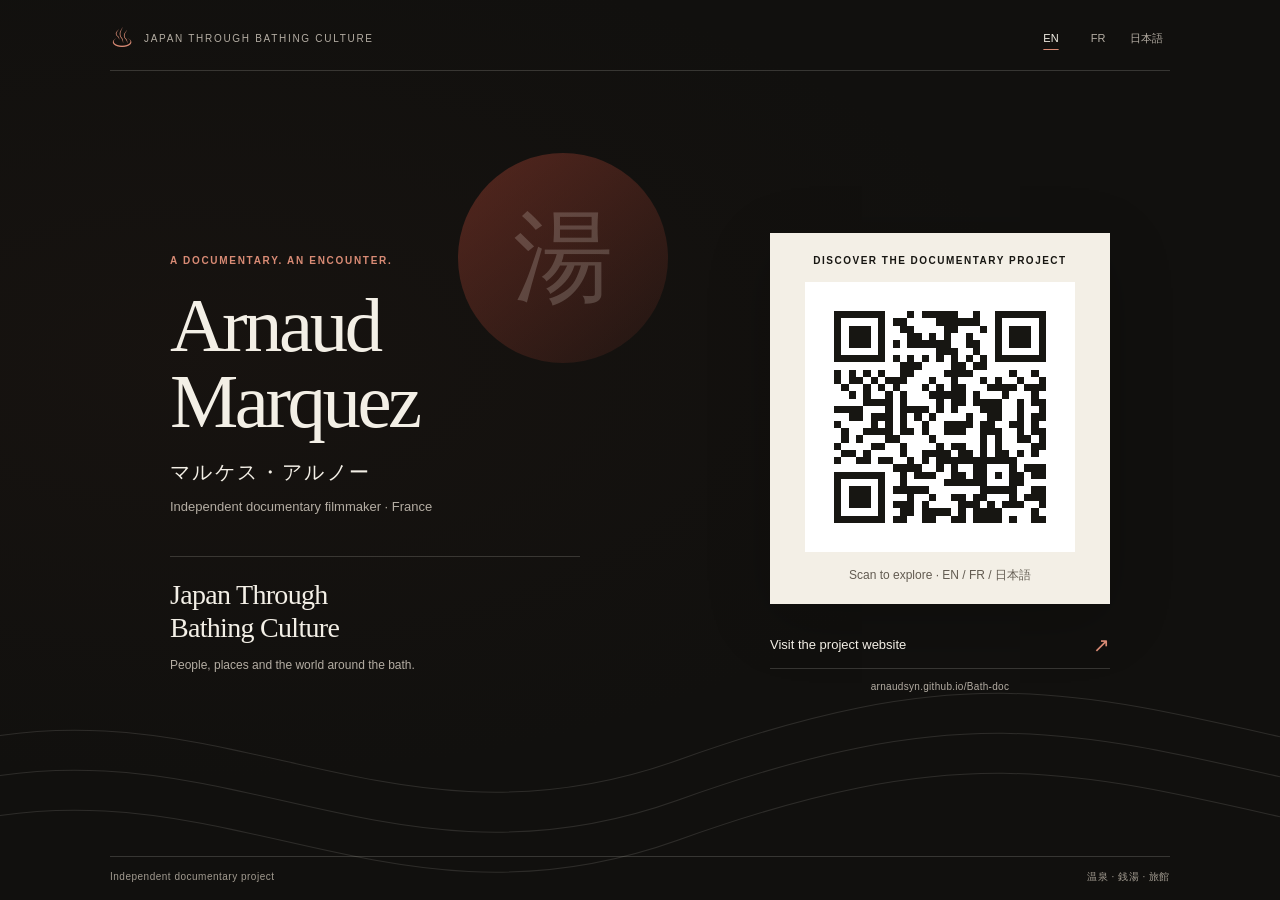
==== card.html @ 797dce7b "Add responsive bilingual-name documentary business card" ====
<!doctype html>
<html lang="en">
<head>
  <meta charset="utf-8">
  <meta name="viewport" content="width=device-width, initial-scale=1, viewport-fit=cover">
  <meta name="theme-color" content="#11100e">
  <meta name="robots" content="noindex, nofollow, noarchive, nosnippet, noimageindex">
  <meta name="description" content="Arnaud Marquez · Japan Through Bathing Culture · Independent documentary project">
  <title>Arnaud Marquez · Japan Through Bathing Culture</title>
  <style>
    :root{color-scheme:dark;--paper:#f3efe6;--muted:#b4ada3;--accent:#d98b75;--line:rgba(243,239,230,.17);--serif:Georgia,"Times New Roman","Yu Mincho","Hiragino Mincho ProN",serif;--sans:-apple-system,BlinkMacSystemFont,"Segoe UI","Hiragino Sans","Yu Gothic",sans-serif}
    *{box-sizing:border-box}body{margin:0;background:#11100e;color:var(--paper);font-family:var(--sans);-webkit-text-size-adjust:100%;line-height:1.5}button,a{-webkit-tap-highlight-color:transparent;touch-action:manipulation}a{color:inherit}button{font:inherit}:focus-visible{outline:3px solid var(--accent);outline-offset:5px}
    .page{position:relative;isolation:isolate;min-height:100svh;display:flex;flex-direction:column;padding:max(16px,env(safe-area-inset-top)) max(24px,env(safe-area-inset-right)) max(16px,env(safe-area-inset-bottom)) max(24px,env(safe-area-inset-left));overflow:hidden;background:radial-gradient(ellipse at 15% 40%,#291b153d,transparent 55%)}
    .topbar{display:flex;justify-content:space-between;align-items:center;gap:20px;width:min(1060px,100%);margin:0 auto;border-bottom:1px solid var(--line);padding-bottom:10px}.brand{text-decoration:none;display:flex;align-items:center;gap:10px;min-height:44px}.brand-mark{color:var(--accent);font-size:27px;line-height:1}.brand-label{font-size:10px;letter-spacing:.17em;text-transform:uppercase;color:var(--muted)}.languages{display:flex;gap:3px}.languages button{min-width:44px;min-height:44px;border:0;background:none;color:var(--muted);font-size:11px;padding:0 7px;cursor:pointer}.languages button[aria-pressed=true]{color:var(--paper);text-decoration:underline;text-decoration-color:var(--accent);text-underline-offset:7px}
    main{width:min(940px,100%);margin:auto;display:grid;grid-template-columns:minmax(0,1fr) 340px;align-items:center;gap:clamp(40px,8vw,110px);padding:52px 0}.identity{position:relative}.motif{position:absolute;width:210px;height:210px;right:0;top:-100px;z-index:-1;pointer-events:none;display:grid;place-items:center;border-radius:50%;background:linear-gradient(140deg,#9a3e2f7a,#6e2d2326);color:#f3efe632;font-family:var(--serif);font-size:100px}.eyebrow{margin:0 0 20px;color:var(--accent);font-size:10px;font-weight:650;letter-spacing:.17em;text-transform:uppercase}h1{font-family:var(--serif);font-size:clamp(52px,6vw,80px);font-weight:400;line-height:.98;letter-spacing:-.045em;margin:0}h1 span{display:block}.japanese-name{font-family:"Yu Mincho","Hiragino Mincho ProN",serif;font-size:20px;letter-spacing:.12em;margin:18px 0 0}.role{color:var(--muted);font-size:13px;margin:10px 0 0}.project{margin-top:40px;padding-top:22px;border-top:1px solid var(--line);max-width:410px}.project-title{font-family:var(--serif);font-size:28px;font-weight:400;line-height:1.15;letter-spacing:-.025em;margin:0}.project-note{font-size:12px;color:var(--muted);margin:12px 0 0}
    .scan-panel{margin:0;text-align:center}.qr-frame{background:var(--paper);padding:20px;color:#171612;box-shadow:0 16px 60px #0003}.qr-heading{font-size:10px;font-weight:650;letter-spacing:.15em;text-transform:uppercase;margin:0 0 14px}.qr-link{display:block;width:100%;max-width:270px;margin:auto;background:#fff;line-height:0}.qr-link svg{display:block;width:100%;height:auto;aspect-ratio:1;shape-rendering:crispEdges}.scan-note{margin:14px 0 0;font-size:12px;color:#625b51}.visit{display:flex;align-items:center;justify-content:space-between;gap:18px;min-height:48px;border-bottom:1px solid var(--line);margin-top:17px;text-decoration:none;font-size:13px}.visit:hover{color:var(--accent)}.visit .arrow{font-size:20px;color:var(--accent)}.address{font-size:10px;color:var(--muted);margin:10px 0 0;letter-spacing:.03em}
    footer{display:flex;justify-content:space-between;gap:20px;width:min(1060px,100%);margin:0 auto;color:#a29b90;font-size:10px;letter-spacing:.05em;padding-top:12px;border-top:1px solid var(--line)}footer p{margin:0}.waves{position:absolute;bottom:0;left:0;width:100%;height:210px;z-index:-1;pointer-events:none;opacity:.12;fill:none;stroke:var(--paper);stroke-width:1}
    html[lang=ja] .project-title{font-family:var(--serif);font-size:27px;line-height:1.45;letter-spacing:0}
    @media(max-width:700px){.page{padding-left:max(22px,env(safe-area-inset-left));padding-right:max(22px,env(safe-area-inset-right))}.brand-label{display:none}main{width:min(360px,100%);grid-template-columns:1fr;gap:26px;padding:26px 0}.eyebrow{margin-bottom:12px;font-size:9px}h1{font-size:clamp(43px,12.5vw,56px)}h1 span{display:inline}h1 span+span:before{content:' '}.japanese-name{font-size:17px;margin-top:10px}.role{font-size:12px;margin-top:6px}.motif{width:110px;height:110px;top:-3px;right:-18px;font-size:60px}.project{margin-top:22px;padding-top:16px;max-width:none}.project-title{font-size:26px;max-width:300px}.project-note{margin-top:8px;font-size:11px}.scan-panel{width:min(280px,100%);justify-self:center}.qr-frame{padding:14px}.qr-link{max-width:230px}.qr-heading{margin-bottom:10px;font-size:9px}.scan-note{margin-top:10px;font-size:11px}.visit{margin-top:10px}.address{margin-top:6px;font-size:9px}footer{font-size:9px}.waves{height:180px}html[lang=ja] .project-title{font-size:23px}}
    @media(max-width:360px){.page{padding-left:18px;padding-right:18px}main{padding:20px 0;gap:22px}.scan-panel{width:252px}.project-title{font-size:24px}h1{font-size:42px}.japanese-name{font-size:16px}}
    @media(max-height:740px) and (max-width:700px){main{padding:18px 0;gap:18px}.project{margin-top:16px;padding-top:12px}.scan-panel{width:240px}.qr-link{max-width:190px}.project-note{margin-top:6px}.eyebrow{margin-bottom:8px}h1{font-size:44px}}
    @media(min-width:701px) and (max-height:650px){main{padding:32px 0}.motif{top:-30px}}
    @media(prefers-reduced-motion:no-preference){.identity,.scan-panel{animation:arrive .6s both}.scan-panel{animation-delay:.08s}@keyframes arrive{from{opacity:0;transform:translateY(8px)}to{opacity:1;transform:none}}}
    @media print{:root{color-scheme:light}.page{background:#fff;color:#171612;min-height:auto}main{padding:30px 0}.motif,.waves,.languages,footer{display:none}.role,.project-note,.address{color:#625b51}.project,.topbar,.visit{border-color:#aaa}.qr-frame{box-shadow:none;border:1px solid #ddd}.brand-label{color:#625b51}}
  </style>
</head>
<body>
<div class="page">
  <header class="topbar">
    <a class="brand" href="https://arnaudsyn.github.io/Bath-doc/" aria-label="Japan Through Bathing Culture"><span class="brand-mark" aria-hidden="true">♨</span><span class="brand-label">Japan Through Bathing Culture</span></a>
    <nav class="languages" aria-label="Language"><button type="button" data-lang="en" aria-pressed="true" lang="en">EN</button><button type="button" data-lang="fr" aria-pressed="false" lang="fr">FR</button><button type="button" data-lang="ja" aria-pressed="false" lang="ja">日本語</button></nav>
  </header>
  <main>
    <section class="identity" aria-labelledby="name">
      <div class="motif" aria-hidden="true">湯</div>
      <p class="eyebrow" data-copy="eyebrow">A documentary. An encounter.</p>
      <h1 id="name" lang="fr"><span>Arnaud</span> <span>Marquez</span></h1>
      <p class="japanese-name" lang="ja">マルケス・アルノー</p>
      <p class="role" data-copy="role">Independent documentary filmmaker · France</p>
      <div class="project"><h2 class="project-title" data-copy="title">Japan Through<br>Bathing Culture</h2><p class="project-note" data-copy="note">People, places and the world around the bath.</p></div>
    </section>
    <figure class="scan-panel">
      <div class="qr-frame">
        <p class="qr-heading" data-copy="qrTitle">Discover the documentary project</p>
        <a class="qr-link" href="https://arnaudsyn.github.io/Bath-doc/" aria-label="Open the documentary website">
        <svg xmlns="http://www.w3.org/2000/svg" viewBox="0 0 37 37" role="img" aria-labelledby="qr-title"><title id="qr-title">QR code: https://arnaudsyn.github.io/Bath-doc/</title><rect width="37" height="37" fill="#fff"/><path d="M4 4h1v1h-1z M5 4h1v1h-1z M6 4h1v1h-1z M7 4h1v1h-1z M8 4h1v1h-1z M9 4h1v1h-1z M10 4h1v1h-1z M14 4h1v1h-1z M16 4h1v1h-1z M17 4h1v1h-1z M18 4h1v1h-1z M19 4h1v1h-1z M20 4h1v1h-1z M23 4h1v1h-1z M26 4h1v1h-1z M27 4h1v1h-1z M28 4h1v1h-1z M29 4h1v1h-1z M30 4h1v1h-1z M31 4h1v1h-1z M32 4h1v1h-1z M4 5h1v1h-1z M10 5h1v1h-1z M12 5h1v1h-1z M13 5h1v1h-1z M18 5h1v1h-1z M19 5h1v1h-1z M20 5h1v1h-1z M21 5h1v1h-1z M22 5h1v1h-1z M23 5h1v1h-1z M26 5h1v1h-1z M32 5h1v1h-1z M4 6h1v1h-1z M6 6h1v1h-1z M7 6h1v1h-1z M8 6h1v1h-1z M10 6h1v1h-1z M13 6h1v1h-1z M14 6h1v1h-1z M19 6h1v1h-1z M20 6h1v1h-1z M24 6h1v1h-1z M26 6h1v1h-1z M28 6h1v1h-1z M29 6h1v1h-1z M30 6h1v1h-1z M32 6h1v1h-1z M4 7h1v1h-1z M6 7h1v1h-1z M7 7h1v1h-1z M8 7h1v1h-1z M10 7h1v1h-1z M14 7h1v1h-1z M15 7h1v1h-1z M17 7h1v1h-1z M19 7h1v1h-1z M22 7h1v1h-1z M26 7h1v1h-1z M28 7h1v1h-1z M29 7h1v1h-1z M30 7h1v1h-1z M32 7h1v1h-1z M4 8h1v1h-1z M6 8h1v1h-1z M7 8h1v1h-1z M8 8h1v1h-1z M10 8h1v1h-1z M12 8h1v1h-1z M14 8h1v1h-1z M15 8h1v1h-1z M16 8h1v1h-1z M17 8h1v1h-1z M18 8h1v1h-1z M19 8h1v1h-1z M22 8h1v1h-1z M23 8h1v1h-1z M26 8h1v1h-1z M28 8h1v1h-1z M29 8h1v1h-1z M30 8h1v1h-1z M32 8h1v1h-1z M4 9h1v1h-1z M10 9h1v1h-1z M18 9h1v1h-1z M19 9h1v1h-1z M20 9h1v1h-1z M23 9h1v1h-1z M26 9h1v1h-1z M32 9h1v1h-1z M4 10h1v1h-1z M5 10h1v1h-1z M6 10h1v1h-1z M7 10h1v1h-1z M8 10h1v1h-1z M9 10h1v1h-1z M10 10h1v1h-1z M12 10h1v1h-1z M14 10h1v1h-1z M16 10h1v1h-1z M18 10h1v1h-1z M20 10h1v1h-1z M22 10h1v1h-1z M24 10h1v1h-1z M26 10h1v1h-1z M27 10h1v1h-1z M28 10h1v1h-1z M29 10h1v1h-1z M30 10h1v1h-1z M31 10h1v1h-1z M32 10h1v1h-1z M13 11h1v1h-1z M14 11h1v1h-1z M15 11h1v1h-1z M20 11h1v1h-1z M21 11h1v1h-1z M23 11h1v1h-1z M24 11h1v1h-1z M4 12h1v1h-1z M6 12h1v1h-1z M8 12h1v1h-1z M10 12h1v1h-1z M13 12h1v1h-1z M14 12h1v1h-1z M19 12h1v1h-1z M20 12h1v1h-1z M21 12h1v1h-1z M22 12h1v1h-1z M28 12h1v1h-1z M31 12h1v1h-1z M4 13h1v1h-1z M6 13h1v1h-1z M7 13h1v1h-1z M9 13h1v1h-1z M11 13h1v1h-1z M12 13h1v1h-1z M13 13h1v1h-1z M17 13h1v1h-1z M20 13h1v1h-1z M24 13h1v1h-1z M26 13h1v1h-1z M29 13h1v1h-1z M32 13h1v1h-1z M5 14h1v1h-1z M8 14h1v1h-1z M10 14h1v1h-1z M12 14h1v1h-1z M16 14h1v1h-1z M18 14h1v1h-1z M20 14h1v1h-1z M21 14h1v1h-1z M25 14h1v1h-1z M26 14h1v1h-1z M27 14h1v1h-1z M28 14h1v1h-1z M30 14h1v1h-1z M31 14h1v1h-1z M32 14h1v1h-1z M6 15h1v1h-1z M8 15h1v1h-1z M11 15h1v1h-1z M13 15h1v1h-1z M17 15h1v1h-1z M18 15h1v1h-1z M19 15h1v1h-1z M20 15h1v1h-1z M21 15h1v1h-1z M23 15h1v1h-1z M27 15h1v1h-1z M31 15h1v1h-1z M8 16h1v1h-1z M9 16h1v1h-1z M10 16h1v1h-1z M11 16h1v1h-1z M13 16h1v1h-1z M18 16h1v1h-1z M20 16h1v1h-1z M21 16h1v1h-1z M23 16h1v1h-1z M24 16h1v1h-1z M25 16h1v1h-1z M26 16h1v1h-1z M29 16h1v1h-1z M31 16h1v1h-1z M32 16h1v1h-1z M4 17h1v1h-1z M5 17h1v1h-1z M6 17h1v1h-1z M7 17h1v1h-1z M11 17h1v1h-1z M13 17h1v1h-1z M14 17h1v1h-1z M15 17h1v1h-1z M16 17h1v1h-1z M18 17h1v1h-1z M20 17h1v1h-1z M24 17h1v1h-1z M25 17h1v1h-1z M26 17h1v1h-1z M29 17h1v1h-1z M32 17h1v1h-1z M6 18h1v1h-1z M7 18h1v1h-1z M9 18h1v1h-1z M10 18h1v1h-1z M11 18h1v1h-1z M13 18h1v1h-1z M15 18h1v1h-1z M17 18h1v1h-1z M22 18h1v1h-1z M25 18h1v1h-1z M26 18h1v1h-1z M29 18h1v1h-1z M31 18h1v1h-1z M32 18h1v1h-1z M4 19h1v1h-1z M9 19h1v1h-1z M11 19h1v1h-1z M13 19h1v1h-1z M16 19h1v1h-1z M19 19h1v1h-1z M20 19h1v1h-1z M21 19h1v1h-1z M22 19h1v1h-1z M24 19h1v1h-1z M25 19h1v1h-1z M28 19h1v1h-1z M29 19h1v1h-1z M31 19h1v1h-1z M5 20h1v1h-1z M8 20h1v1h-1z M9 20h1v1h-1z M10 20h1v1h-1z M11 20h1v1h-1z M13 20h1v1h-1z M14 20h1v1h-1z M16 20h1v1h-1z M19 20h1v1h-1z M20 20h1v1h-1z M21 20h1v1h-1z M24 20h1v1h-1z M25 20h1v1h-1z M26 20h1v1h-1z M29 20h1v1h-1z M31 20h1v1h-1z M32 20h1v1h-1z M5 21h1v1h-1z M7 21h1v1h-1z M11 21h1v1h-1z M12 21h1v1h-1z M17 21h1v1h-1z M24 21h1v1h-1z M26 21h1v1h-1z M29 21h1v1h-1z M30 21h1v1h-1z M32 21h1v1h-1z M4 22h1v1h-1z M9 22h1v1h-1z M10 22h1v1h-1z M13 22h1v1h-1z M18 22h1v1h-1z M20 22h1v1h-1z M21 22h1v1h-1z M24 22h1v1h-1z M26 22h1v1h-1z M31 22h1v1h-1z M32 22h1v1h-1z M5 23h1v1h-1z M6 23h1v1h-1z M8 23h1v1h-1z M13 23h1v1h-1z M16 23h1v1h-1z M17 23h1v1h-1z M18 23h1v1h-1z M19 23h1v1h-1z M21 23h1v1h-1z M22 23h1v1h-1z M24 23h1v1h-1z M26 23h1v1h-1z M27 23h1v1h-1z M29 23h1v1h-1z M31 23h1v1h-1z M4 24h1v1h-1z M7 24h1v1h-1z M8 24h1v1h-1z M10 24h1v1h-1z M11 24h1v1h-1z M14 24h1v1h-1z M16 24h1v1h-1z M18 24h1v1h-1z M19 24h1v1h-1z M20 24h1v1h-1z M21 24h1v1h-1z M22 24h1v1h-1z M23 24h1v1h-1z M24 24h1v1h-1z M25 24h1v1h-1z M26 24h1v1h-1z M27 24h1v1h-1z M28 24h1v1h-1z M12 25h1v1h-1z M13 25h1v1h-1z M14 25h1v1h-1z M15 25h1v1h-1z M18 25h1v1h-1z M20 25h1v1h-1z M23 25h1v1h-1z M24 25h1v1h-1z M28 25h1v1h-1z M30 25h1v1h-1z M31 25h1v1h-1z M32 25h1v1h-1z M4 26h1v1h-1z M5 26h1v1h-1z M6 26h1v1h-1z M7 26h1v1h-1z M8 26h1v1h-1z M9 26h1v1h-1z M10 26h1v1h-1z M13 26h1v1h-1z M15 26h1v1h-1z M16 26h1v1h-1z M17 26h1v1h-1z M20 26h1v1h-1z M21 26h1v1h-1z M23 26h1v1h-1z M24 26h1v1h-1z M26 26h1v1h-1z M28 26h1v1h-1z M29 26h1v1h-1z M31 26h1v1h-1z M32 26h1v1h-1z M4 27h1v1h-1z M10 27h1v1h-1z M13 27h1v1h-1z M19 27h1v1h-1z M20 27h1v1h-1z M21 27h1v1h-1z M22 27h1v1h-1z M23 27h1v1h-1z M24 27h1v1h-1z M28 27h1v1h-1z M29 27h1v1h-1z M4 28h1v1h-1z M6 28h1v1h-1z M7 28h1v1h-1z M8 28h1v1h-1z M10 28h1v1h-1z M12 28h1v1h-1z M13 28h1v1h-1z M14 28h1v1h-1z M15 28h1v1h-1z M16 28h1v1h-1z M24 28h1v1h-1z M25 28h1v1h-1z M26 28h1v1h-1z M27 28h1v1h-1z M28 28h1v1h-1z M31 28h1v1h-1z M32 28h1v1h-1z M4 29h1v1h-1z M6 29h1v1h-1z M7 29h1v1h-1z M8 29h1v1h-1z M10 29h1v1h-1z M14 29h1v1h-1z M17 29h1v1h-1z M20 29h1v1h-1z M21 29h1v1h-1z M23 29h1v1h-1z M24 29h1v1h-1z M28 29h1v1h-1z M30 29h1v1h-1z M31 29h1v1h-1z M32 29h1v1h-1z M4 30h1v1h-1z M6 30h1v1h-1z M7 30h1v1h-1z M8 30h1v1h-1z M10 30h1v1h-1z M12 30h1v1h-1z M13 30h1v1h-1z M14 30h1v1h-1z M16 30h1v1h-1z M21 30h1v1h-1z M22 30h1v1h-1z M23 30h1v1h-1z M25 30h1v1h-1z M27 30h1v1h-1z M28 30h1v1h-1z M29 30h1v1h-1z M32 30h1v1h-1z M4 31h1v1h-1z M10 31h1v1h-1z M13 31h1v1h-1z M14 31h1v1h-1z M16 31h1v1h-1z M17 31h1v1h-1z M18 31h1v1h-1z M19 31h1v1h-1z M21 31h1v1h-1z M23 31h1v1h-1z M24 31h1v1h-1z M25 31h1v1h-1z M26 31h1v1h-1z M31 31h1v1h-1z M4 32h1v1h-1z M5 32h1v1h-1z M6 32h1v1h-1z M7 32h1v1h-1z M8 32h1v1h-1z M9 32h1v1h-1z M10 32h1v1h-1z M12 32h1v1h-1z M13 32h1v1h-1z M16 32h1v1h-1z M17 32h1v1h-1z M20 32h1v1h-1z M21 32h1v1h-1z M23 32h1v1h-1z M24 32h1v1h-1z M25 32h1v1h-1z M26 32h1v1h-1z M28 32h1v1h-1z M31 32h1v1h-1z M32 32h1v1h-1z" fill="#171612"/></svg>
        </a>
        <p class="scan-note" data-copy="scan">Scan to explore · EN / FR / 日本語</p>
      </div>
      <figcaption><a class="visit" href="https://arnaudsyn.github.io/Bath-doc/"><span data-copy="visit">Visit the project website</span><span class="arrow" aria-hidden="true">↗</span></a><p class="address">arnaudsyn.github.io/Bath-doc</p></figcaption>
    </figure>
  </main>
  <footer><p data-copy="footer">Independent documentary project</p><p>温泉 · 銭湯 · 旅館</p></footer>
  <svg class="waves" viewBox="0 0 1000 210" preserveAspectRatio="none" aria-hidden="true"><path d="M-80 70 C160-35 290 180 530 70 S850 5 1080 70"/><path d="M-80 110 C160 5 290 220 530 110 S850 45 1080 110"/><path d="M-80 150 C160 45 290 260 530 150 S850 85 1080 150"/></svg>
</div>
<script>
(() => {
  const copy = {
    en:{eyebrow:'A documentary. An encounter.',role:'Independent documentary filmmaker · France',title:'Japan Through\nBathing Culture',note:'People, places and the world around the bath.',qrTitle:'Discover the documentary project',scan:'Scan to explore · EN / FR / 日本語',visit:'Visit the project website',footer:'Independent documentary project',qrLabel:'Open the documentary website',language:'Language'},
    fr:{eyebrow:'Un documentaire. Une rencontre.',role:'Documentariste indépendant · France',title:'Le Japon à travers\nla culture du bain',note:'Des personnes, des lieux et tout un monde autour du bain.',qrTitle:'Découvrir le projet documentaire',scan:'Scanner pour découvrir · FR / EN / 日本語',visit:'Découvrir le site du projet',footer:'Projet documentaire indépendant',qrLabel:'Ouvrir le site du documentaire',language:'Langue'},
    ja:{eyebrow:'ドキュメンタリーを、出会いから。',role:'フランスの自主制作ドキュメンタリー制作者',title:'入浴文化を通して\n日本を知る',note:'風呂をめぐる、人と場所と日々の営み。',qrTitle:'ドキュメンタリー企画のご紹介',scan:'読み取ってサイトへ · 日本語 / EN / FR',visit:'企画のウェブサイトを見る',footer:'自主制作ドキュメンタリー企画',qrLabel:'ドキュメンタリー企画のウェブサイトを見る',language:'言語の切り替え'}
  };
  const supported = Object.keys(copy);
  function setLanguage(lang, persist=false){
    if(!supported.includes(lang)) lang='en';
    document.documentElement.lang=lang;
    document.querySelectorAll('[data-copy]').forEach(el=>{
      const value=copy[lang][el.dataset.copy];
      el.textContent=value;
      if(el.dataset.copy==='title'){el.style.whiteSpace='pre-line';}
    });
    document.querySelectorAll('[data-lang]').forEach(el=>el.setAttribute('aria-pressed',String(el.dataset.lang===lang)));
    document.querySelector('.languages').setAttribute('aria-label',copy[lang].language);
    document.querySelector('.qr-link').setAttribute('aria-label',copy[lang].qrLabel);
    // Keep the QR destination fixed; direct links open the currently selected language.
    document.querySelectorAll('a').forEach(el=>el.href='https://arnaudsyn.github.io/Bath-doc/?lang='+lang);
    if(persist){
      try{localStorage.setItem('bath-doc-lang',lang);}catch{}
      const url=new URL(location.href);url.searchParams.set('lang',lang);history.replaceState(null,'',url);
    }
  }
  let stored;try{stored=localStorage.getItem('bath-doc-lang');}catch{}
  const requested=new URLSearchParams(location.search).get('lang');
  const browser=(navigator.languages?.[0]||navigator.language||'en').toLowerCase().split('-')[0];
  setLanguage([requested,stored,browser,'en'].find(lang=>supported.includes(lang)));
  document.querySelectorAll('[data-lang]').forEach(el=>el.addEventListener('click',()=>setLanguage(el.dataset.lang,true)));
})();
</script>
</body>
</html>
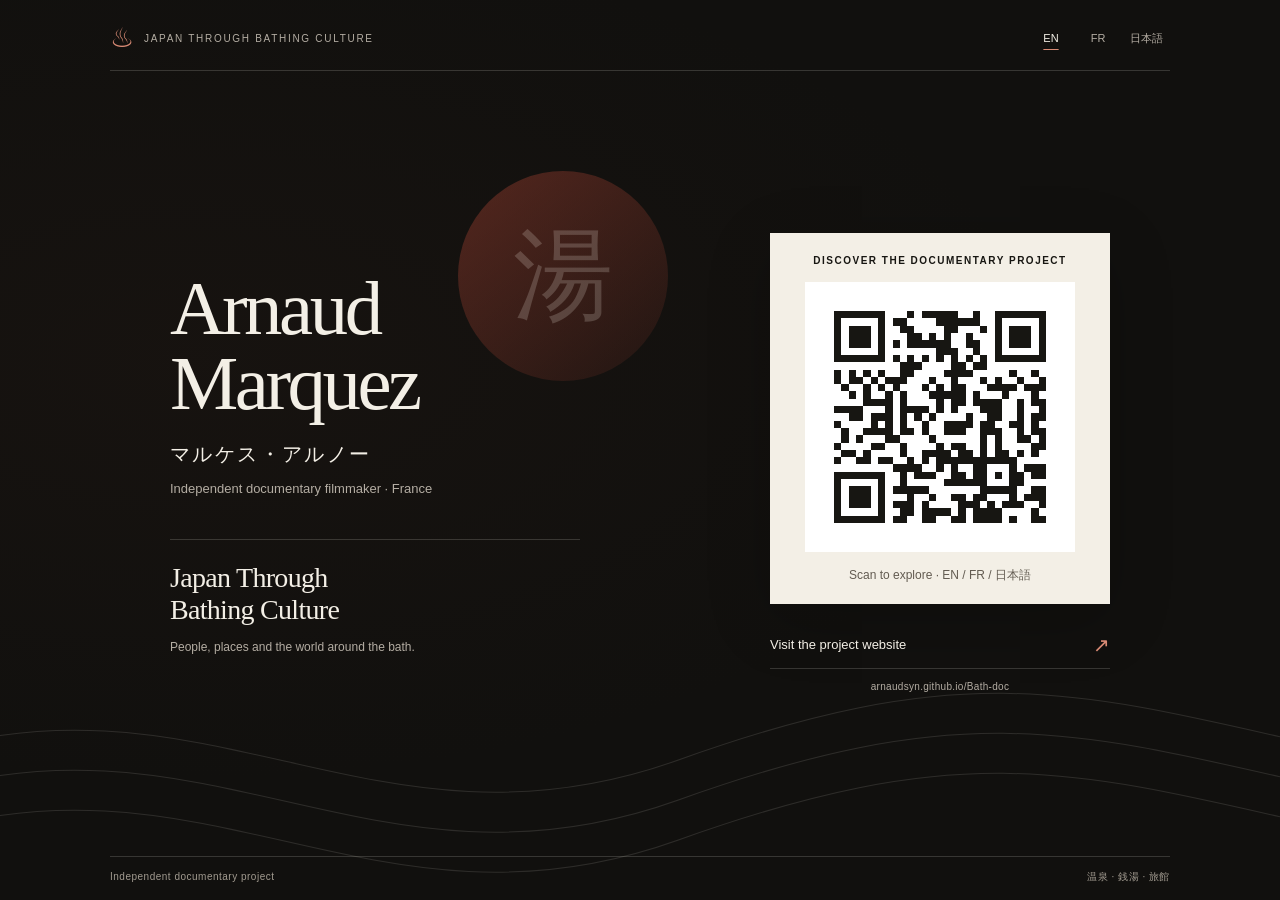
==== commit 83bfe9b5: "Remove business card tagline in every language and layout" ====
--- a/card.html
+++ b/card.html
@@ -12,16 +12,27 @@
     *{box-sizing:border-box}body{margin:0;background:#11100e;color:var(--paper);font-family:var(--sans);-webkit-text-size-adjust:100%;line-height:1.5}button,a{-webkit-tap-highlight-color:transparent;touch-action:manipulation}a{color:inherit}button{font:inherit}:focus-visible{outline:3px solid var(--accent);outline-offset:5px}
     .page{position:relative;isolation:isolate;min-height:100svh;display:flex;flex-direction:column;padding:max(16px,env(safe-area-inset-top)) max(24px,env(safe-area-inset-right)) max(16px,env(safe-area-inset-bottom)) max(24px,env(safe-area-inset-left));overflow:hidden;background:radial-gradient(ellipse at 15% 40%,#291b153d,transparent 55%)}
     .topbar{display:flex;justify-content:space-between;align-items:center;gap:20px;width:min(1060px,100%);margin:0 auto;border-bottom:1px solid var(--line);padding-bottom:10px}.brand{text-decoration:none;display:flex;align-items:center;gap:10px;min-height:44px}.brand-mark{color:var(--accent);font-size:27px;line-height:1}.brand-label{font-size:10px;letter-spacing:.17em;text-transform:uppercase;color:var(--muted)}.languages{display:flex;gap:3px}.languages button{min-width:44px;min-height:44px;border:0;background:none;color:var(--muted);font-size:11px;padding:0 7px;cursor:pointer}.languages button[aria-pressed=true]{color:var(--paper);text-decoration:underline;text-decoration-color:var(--accent);text-underline-offset:7px}
-    main{width:min(940px,100%);margin:auto;display:grid;grid-template-columns:minmax(0,1fr) 340px;align-items:center;gap:clamp(40px,8vw,110px);padding:52px 0}.identity{position:relative}.motif{position:absolute;width:210px;height:210px;right:0;top:-100px;z-index:-1;pointer-events:none;display:grid;place-items:center;border-radius:50%;background:linear-gradient(140deg,#9a3e2f7a,#6e2d2326);color:#f3efe632;font-family:var(--serif);font-size:100px}.eyebrow{margin:0 0 20px;color:var(--accent);font-size:10px;font-weight:650;letter-spacing:.17em;text-transform:uppercase}h1{font-family:var(--serif);font-size:clamp(52px,6vw,80px);font-weight:400;line-height:.98;letter-spacing:-.045em;margin:0}h1 span{display:block}.japanese-name{font-family:"Yu Mincho","Hiragino Mincho ProN",serif;font-size:20px;letter-spacing:.12em;margin:18px 0 0}.role{color:var(--muted);font-size:13px;margin:10px 0 0}.project{margin-top:40px;padding-top:22px;border-top:1px solid var(--line);max-width:410px}.project-title{font-family:var(--serif);font-size:28px;font-weight:400;line-height:1.15;letter-spacing:-.025em;margin:0}.project-note{font-size:12px;color:var(--muted);margin:12px 0 0}
+    main{width:min(940px,100%);margin:auto;display:grid;grid-template-columns:minmax(0,1fr) 340px;align-items:center;gap:clamp(40px,8vw,110px);padding:52px 0}.identity{position:relative}.motif{position:absolute;width:210px;height:210px;right:0;top:-100px;z-index:-1;pointer-events:none;display:grid;place-items:center;border-radius:50%;background:linear-gradient(140deg,#9a3e2f7a,#6e2d2326);color:#f3efe632;font-family:var(--serif);font-size:100px}h1{font-family:var(--serif);font-size:clamp(52px,6vw,80px);font-weight:400;line-height:.98;letter-spacing:-.045em;margin:0}h1 span{display:block}.japanese-name{font-family:"Yu Mincho","Hiragino Mincho ProN",serif;font-size:20px;letter-spacing:.12em;margin:18px 0 0}.role{color:var(--muted);font-size:13px;margin:10px 0 0}.project{margin-top:40px;padding-top:22px;border-top:1px solid var(--line);max-width:410px}.project-title{font-family:var(--serif);font-size:28px;font-weight:400;line-height:1.15;letter-spacing:-.025em;margin:0}.project-note{font-size:12px;color:var(--muted);margin:12px 0 0}
     .scan-panel{margin:0;text-align:center}.qr-frame{background:var(--paper);padding:20px;color:#171612;box-shadow:0 16px 60px #0003}.qr-heading{font-size:10px;font-weight:650;letter-spacing:.15em;text-transform:uppercase;margin:0 0 14px}.qr-link{display:block;width:100%;max-width:270px;margin:auto;background:#fff;line-height:0}.qr-link svg{display:block;width:100%;height:auto;aspect-ratio:1;shape-rendering:crispEdges}.scan-note{margin:14px 0 0;font-size:12px;color:#625b51}.visit{display:flex;align-items:center;justify-content:space-between;gap:18px;min-height:48px;border-bottom:1px solid var(--line);margin-top:17px;text-decoration:none;font-size:13px}.visit:hover{color:var(--accent)}.visit .arrow{font-size:20px;color:var(--accent)}.address{font-size:10px;color:var(--muted);margin:10px 0 0;letter-spacing:.03em}
     footer{display:flex;justify-content:space-between;gap:20px;width:min(1060px,100%);margin:0 auto;color:#a29b90;font-size:10px;letter-spacing:.05em;padding-top:12px;border-top:1px solid var(--line)}footer p{margin:0}.waves{position:absolute;bottom:0;left:0;width:100%;height:210px;z-index:-1;pointer-events:none;opacity:.12;fill:none;stroke:var(--paper);stroke-width:1}
     html[lang=ja] .project-title{font-family:var(--serif);font-size:27px;line-height:1.45;letter-spacing:0}
-    @media(max-width:700px){.page{padding-left:max(22px,env(safe-area-inset-left));padding-right:max(22px,env(safe-area-inset-right))}.brand-label{display:none}main{width:min(360px,100%);grid-template-columns:1fr;gap:26px;padding:26px 0}.eyebrow{margin-bottom:12px;font-size:9px}h1{font-size:clamp(43px,12.5vw,56px)}h1 span{display:inline}h1 span+span:before{content:' '}.japanese-name{font-size:17px;margin-top:10px}.role{font-size:12px;margin-top:6px}.motif{width:110px;height:110px;top:-3px;right:-18px;font-size:60px}.project{margin-top:22px;padding-top:16px;max-width:none}.project-title{font-size:26px;max-width:300px}.project-note{margin-top:8px;font-size:11px}.scan-panel{width:min(280px,100%);justify-self:center}.qr-frame{padding:14px}.qr-link{max-width:230px}.qr-heading{margin-bottom:10px;font-size:9px}.scan-note{margin-top:10px;font-size:11px}.visit{margin-top:10px}.address{margin-top:6px;font-size:9px}footer{font-size:9px}.waves{height:180px}html[lang=ja] .project-title{font-size:23px}}
+    @media(max-width:700px){.page{padding-left:max(22px,env(safe-area-inset-left));padding-right:max(22px,env(safe-area-inset-right))}.brand-label{display:none}main{width:min(360px,100%);grid-template-columns:1fr;gap:26px;padding:26px 0}h1{font-size:clamp(43px,12.5vw,56px)}h1 span{display:inline}h1 span+span:before{content:' '}.japanese-name{font-size:17px;margin-top:10px}.role{font-size:12px;margin-top:6px}.motif{width:110px;height:110px;top:-3px;right:-18px;font-size:60px}.project{margin-top:22px;padding-top:16px;max-width:none}.project-title{font-size:26px;max-width:300px}.project-note{margin-top:8px;font-size:11px}.scan-panel{width:min(280px,100%);justify-self:center}.qr-frame{padding:14px}.qr-link{max-width:230px}.qr-heading{margin-bottom:10px;font-size:9px}.scan-note{margin-top:10px;font-size:11px}.visit{margin-top:10px}.address{margin-top:6px;font-size:9px}footer{font-size:9px}.waves{height:180px}html[lang=ja] .project-title{font-size:23px}}
     @media(max-width:360px){.page{padding-left:18px;padding-right:18px}main{padding:20px 0;gap:22px}.scan-panel{width:252px}.project-title{font-size:24px}h1{font-size:42px}.japanese-name{font-size:16px}}
-    @media(max-height:740px) and (max-width:700px){main{padding:18px 0;gap:18px}.project{margin-top:16px;padding-top:12px}.scan-panel{width:240px}.qr-link{max-width:190px}.project-note{margin-top:6px}.eyebrow{margin-bottom:8px}h1{font-size:44px}}
+    @media(max-height:740px) and (max-width:700px){main{padding:18px 0;gap:18px}.project{margin-top:16px;padding-top:12px}.scan-panel{width:240px}.qr-link{max-width:190px}.project-note{margin-top:6px}h1{font-size:44px}}
     @media(min-width:701px) and (max-height:650px){main{padding:32px 0}.motif{top:-30px}}
     @media(prefers-reduced-motion:no-preference){.identity,.scan-panel{animation:arrive .6s both}.scan-panel{animation-delay:.08s}@keyframes arrive{from{opacity:0;transform:translateY(8px)}to{opacity:1;transform:none}}}
     @media print{:root{color-scheme:light}.page{background:#fff;color:#171612;min-height:auto}main{padding:30px 0}.motif,.waves,.languages,footer{display:none}.role,.project-note,.address{color:#625b51}.project,.topbar,.visit{border-color:#aaa}.qr-frame{box-shadow:none;border:1px solid #ddd}.brand-label{color:#625b51}}
+    @media(max-width:700px){.identity>.project,.scan-panel>figcaption{display:none}}
+    .scan-space{display:contents}
+    @media(max-width:700px) and (orientation:portrait){
+      .page{height:100svh;min-height:0;padding-left:max(10px,env(safe-area-inset-left));padding-right:max(10px,env(safe-area-inset-right))}
+      .topbar,footer{width:calc(100% - 24px);flex:none}footer{gap:8px}
+      main{width:100%;min-height:0;flex:1;margin:0 auto;grid-template-rows:auto minmax(0,1fr);gap:clamp(12px,3svh,24px);padding:clamp(12px,3svh,24px) 0}
+      .identity{width:calc(100% - 24px);margin:0 auto}h1{font-size:clamp(36px,11.6vw,56px)}
+      .scan-space{display:grid;place-items:center;container-type:size;min-height:0;width:100%;height:100%}
+      .scan-panel{--qr-size:min(85vw,calc(100cqw - 28px),calc(100cqh - 78px));width:calc(var(--qr-size) + 28px)}
+      .qr-link{width:var(--qr-size);max-width:none}
+    }
   </style>
 </head>
 <body>
@@ -33,12 +44,12 @@
   <main>
     <section class="identity" aria-labelledby="name">
       <div class="motif" aria-hidden="true">湯</div>
-      <p class="eyebrow" data-copy="eyebrow">A documentary. An encounter.</p>
       <h1 id="name" lang="fr"><span>Arnaud</span> <span>Marquez</span></h1>
       <p class="japanese-name" lang="ja">マルケス・アルノー</p>
       <p class="role" data-copy="role">Independent documentary filmmaker · France</p>
       <div class="project"><h2 class="project-title" data-copy="title">Japan Through<br>Bathing Culture</h2><p class="project-note" data-copy="note">People, places and the world around the bath.</p></div>
     </section>
+    <div class="scan-space">
     <figure class="scan-panel">
       <div class="qr-frame">
         <p class="qr-heading" data-copy="qrTitle">Discover the documentary project</p>
@@ -49,6 +60,7 @@
       </div>
       <figcaption><a class="visit" href="https://arnaudsyn.github.io/Bath-doc/"><span data-copy="visit">Visit the project website</span><span class="arrow" aria-hidden="true">↗</span></a><p class="address">arnaudsyn.github.io/Bath-doc</p></figcaption>
     </figure>
+    </div>
   </main>
   <footer><p data-copy="footer">Independent documentary project</p><p>温泉 · 銭湯 · 旅館</p></footer>
   <svg class="waves" viewBox="0 0 1000 210" preserveAspectRatio="none" aria-hidden="true"><path d="M-80 70 C160-35 290 180 530 70 S850 5 1080 70"/><path d="M-80 110 C160 5 290 220 530 110 S850 45 1080 110"/><path d="M-80 150 C160 45 290 260 530 150 S850 85 1080 150"/></svg>
@@ -56,9 +68,9 @@
 <script>
 (() => {
   const copy = {
-    en:{eyebrow:'A documentary. An encounter.',role:'Independent documentary filmmaker · France',title:'Japan Through\nBathing Culture',note:'People, places and the world around the bath.',qrTitle:'Discover the documentary project',scan:'Scan to explore · EN / FR / 日本語',visit:'Visit the project website',footer:'Independent documentary project',qrLabel:'Open the documentary website',language:'Language'},
-    fr:{eyebrow:'Un documentaire. Une rencontre.',role:'Documentariste indépendant · France',title:'Le Japon à travers\nla culture du bain',note:'Des personnes, des lieux et tout un monde autour du bain.',qrTitle:'Découvrir le projet documentaire',scan:'Scanner pour découvrir · FR / EN / 日本語',visit:'Découvrir le site du projet',footer:'Projet documentaire indépendant',qrLabel:'Ouvrir le site du documentaire',language:'Langue'},
-    ja:{eyebrow:'ドキュメンタリーを、出会いから。',role:'フランスの自主制作ドキュメンタリー制作者',title:'入浴文化を通して\n日本を知る',note:'風呂をめぐる、人と場所と日々の営み。',qrTitle:'ドキュメンタリー企画のご紹介',scan:'読み取ってサイトへ · 日本語 / EN / FR',visit:'企画のウェブサイトを見る',footer:'自主制作ドキュメンタリー企画',qrLabel:'ドキュメンタリー企画のウェブサイトを見る',language:'言語の切り替え'}
+    en:{role:'Independent documentary filmmaker · France',title:'Japan Through\nBathing Culture',note:'People, places and the world around the bath.',qrTitle:'Discover the documentary project',scan:'Scan to explore · EN / FR / 日本語',visit:'Visit the project website',footer:'Independent documentary project',qrLabel:'Open the documentary website',language:'Language'},
+    fr:{role:'Documentariste indépendant · France',title:'Le Japon à travers\nla culture du bain',note:'Des personnes, des lieux et tout un monde autour du bain.',qrTitle:'Découvrir le projet documentaire',scan:'Scanner pour découvrir · FR / EN / 日本語',visit:'Découvrir le site du projet',footer:'Projet documentaire indépendant',qrLabel:'Ouvrir le site du documentaire',language:'Langue'},
+    ja:{role:'フランスの自主制作ドキュメンタリー制作者',title:'入浴文化を通して\n日本を知る',note:'風呂をめぐる、人と場所と日々の営み。',qrTitle:'ドキュメンタリー企画のご紹介',scan:'読み取ってサイトへ · 日本語 / EN / FR',visit:'企画のウェブサイトを見る',footer:'自主制作ドキュメンタリー企画',qrLabel:'ドキュメンタリー企画のウェブサイトを見る',language:'言語の切り替え'}
   };
   const supported = Object.keys(copy);
   function setLanguage(lang, persist=false){
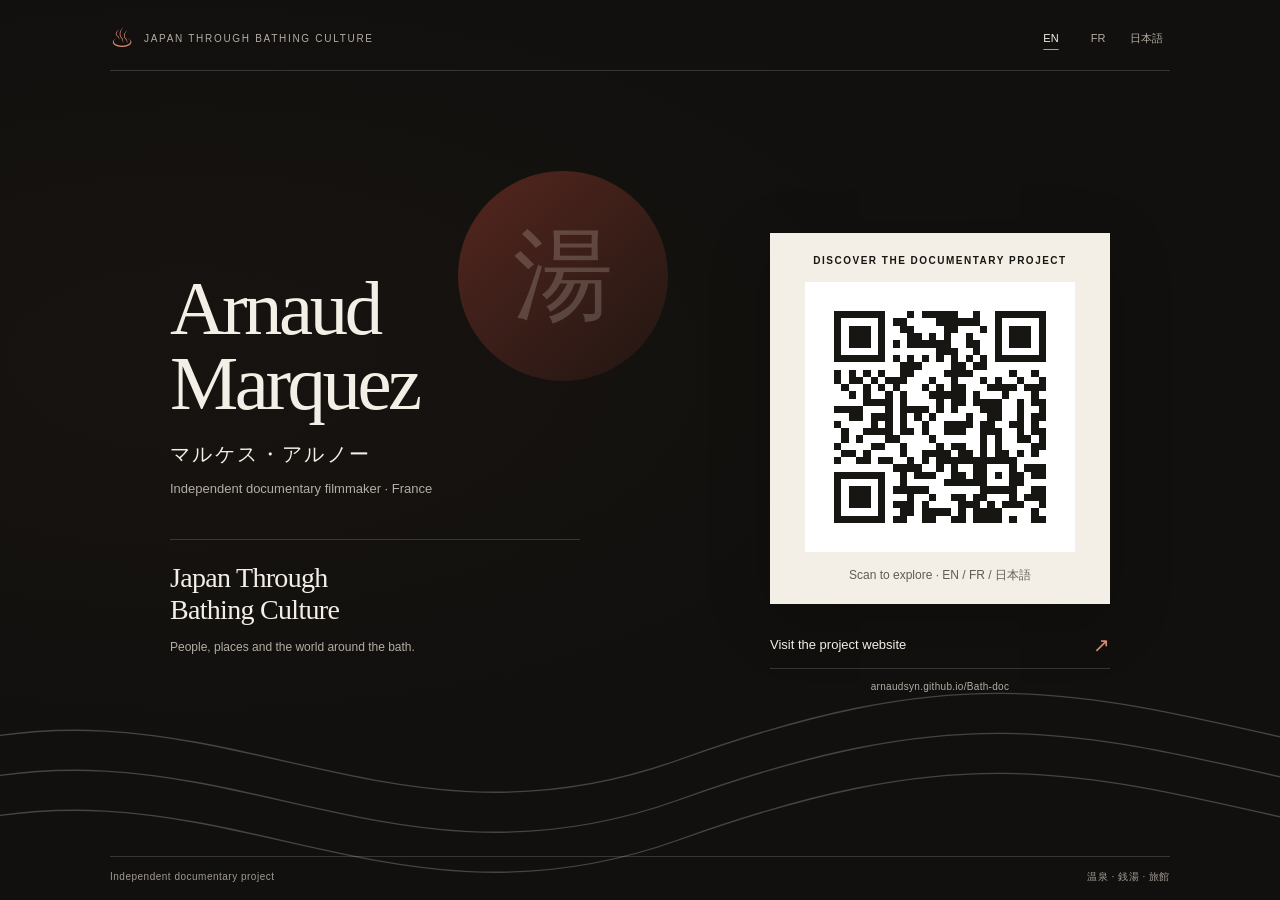
==== commit bdb385db: "Make background wave motion more visible with wider, faster drift" ====
--- a/card.html
+++ b/card.html
@@ -30,8 +30,18 @@
       main{width:100%;min-height:0;flex:1;margin:0 auto;grid-template-rows:auto minmax(0,1fr);gap:clamp(12px,3svh,24px);padding:clamp(12px,3svh,24px) 0}
       .identity{width:calc(100% - 24px);margin:0 auto}h1{font-size:clamp(36px,11.6vw,56px)}
       .scan-space{display:grid;place-items:center;container-type:size;min-height:0;width:100%;height:100%}
-      .scan-panel{--qr-size:min(85vw,calc(100cqw - 28px),calc(100cqh - 78px));width:calc(var(--qr-size) + 28px)}
+      .scan-panel{--qr-size:min(80vw,calc(100cqw - 28px),calc(100cqh - 78px));width:calc(var(--qr-size) + 28px)}
       .qr-link{width:var(--qr-size);max-width:none}
+    }
+    @media(prefers-reduced-motion:no-preference){
+      .waves{opacity:.23;stroke-width:1.35}
+      .waves path{transform-box:view-box;transform-origin:center;animation:water-drift 7s ease-in-out infinite alternate}
+      .waves path:nth-child(2){animation-duration:9s;animation-delay:-3s;animation-direction:alternate-reverse}
+      .waves path:nth-child(3){animation-duration:11s;animation-delay:-5s}
+      @keyframes water-drift{
+        from{transform:translate(-60px,22px) scaleY(.86)}
+        to{transform:translate(60px,-22px) scaleY(1.13)}
+      }
     }
   </style>
 </head>
